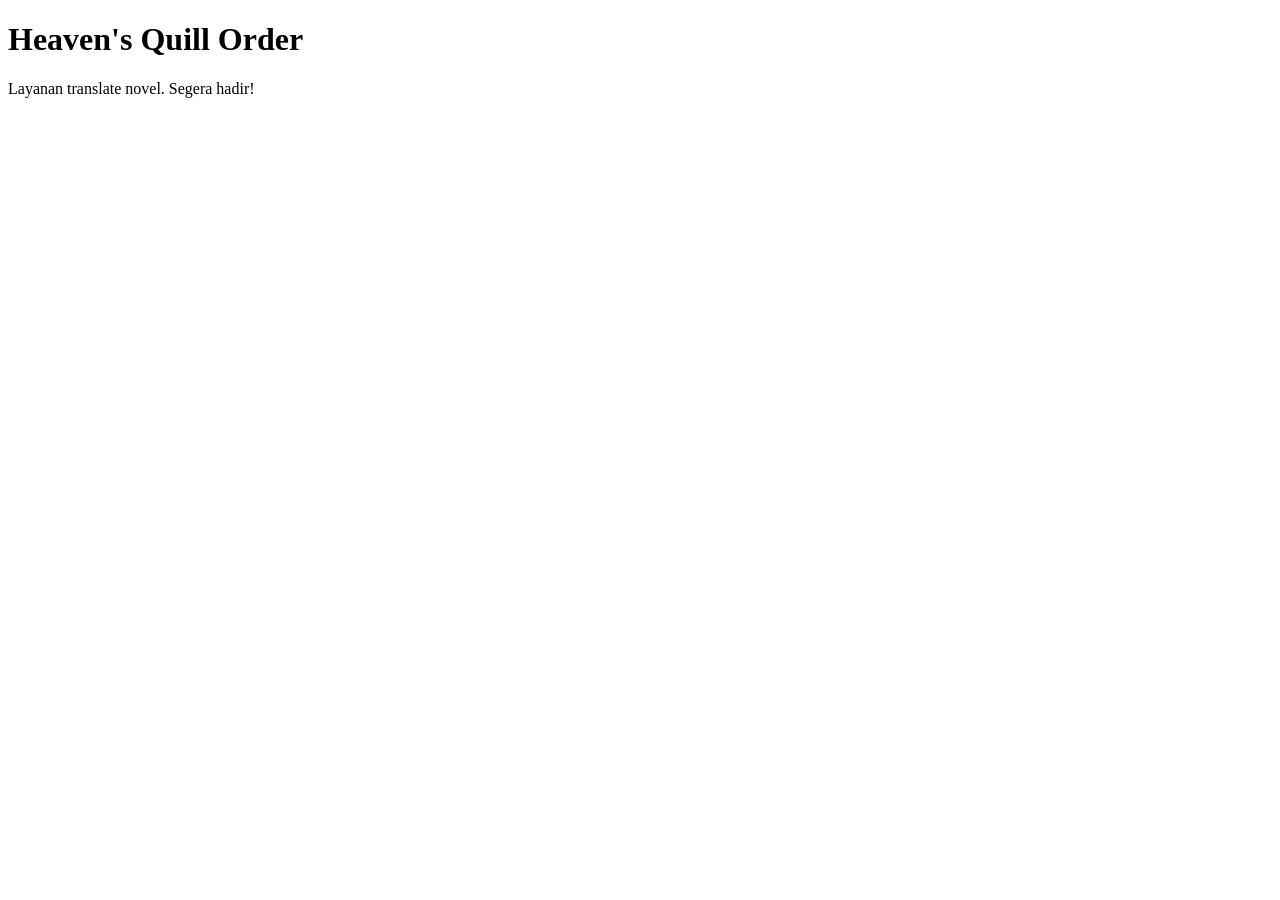
==== index.html @ 012d506f "Add initial index.html for Heaven's Quill Order" ====
<!DOCTYPE html>
<html lang="id">
<head>
  <meta charset="UTF-8">
  <meta name="viewport" content="width=device-width, initial-scale=1.0">
  <title>Heaven's Quill Order</title>
</head>
<body>
  <h1>Heaven's Quill Order</h1>
  <p>Layanan translate novel. Segera hadir!</p>
</body>
</html>
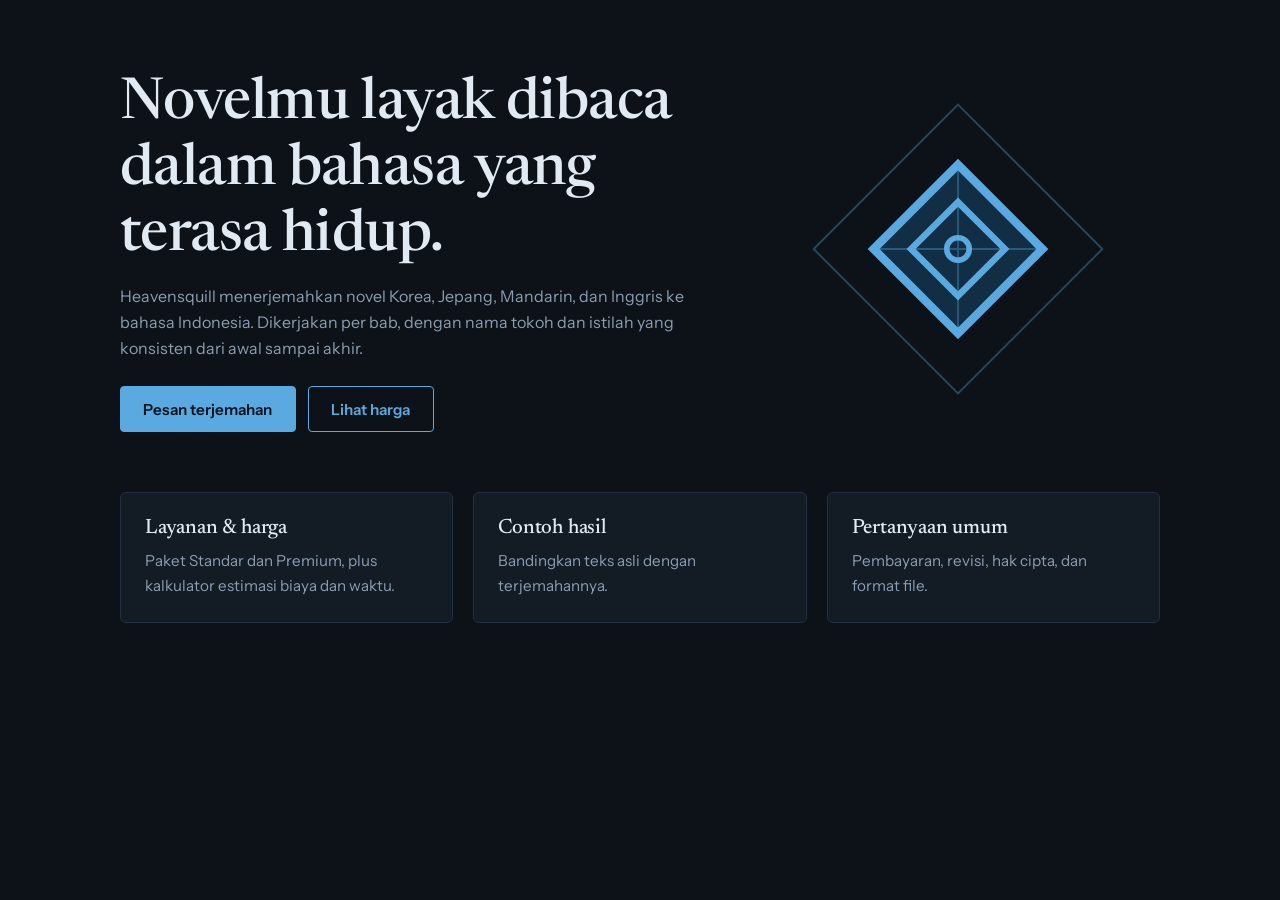
==== commit aa5b740d: "Add files via upload" ====
--- a/index.html
+++ b/index.html
@@ -1,12 +1,27 @@
 <!DOCTYPE html>
 <html lang="id">
 <head>
-  <meta charset="UTF-8">
-  <meta name="viewport" content="width=device-width, initial-scale=1.0">
-  <title>Heaven's Quill Order</title>
+<meta charset="utf-8">
+<meta name="viewport" content="width=device-width, initial-scale=1">
+<title>Heavensquill – Jasa Translate Novel</title>
+<meta name="description" content="Jasa translate novel Korea, Jepang, Mandarin, dan Inggris ke bahasa Indonesia.">
+<link rel="icon" href="data:image/svg+xml,%3Csvg xmlns='http://www.w3.org/2000/svg' viewBox='0 0 100 100'%3E%3Crect width='100' height='100' fill='%23101418'/%3E%3Cpath d='M50 14 86 50 50 86 14 50Z' fill='none' stroke='%235aa9e0' stroke-width='6'/%3E%3Cpath d='M50 32 68 50 50 68 32 50Z' fill='none' stroke='%235aa9e0' stroke-width='5'/%3E%3C/svg%3E">
+<link rel="preconnect" href="https://fonts.googleapis.com">
+<link rel="preconnect" href="https://fonts.gstatic.com" crossorigin>
+<link href="https://fonts.googleapis.com/css2?family=Newsreader:ital,opsz,wght@0,6..72,400;0,6..72,500;1,6..72,400&family=Instrument+Sans:wght@400;500;600&display=swap" rel="stylesheet">
+<link rel="stylesheet" href="style.css">
 </head>
 <body>
-  <h1>Heaven's Quill Order</h1>
-  <p>Layanan translate novel. Segera hadir!</p>
-</body>
-</html>
+<main><div class="wrap page">
+<div class="hero"><div>
+<h1>Novelmu layak dibaca dalam bahasa yang terasa hidup.</h1>
+<p class="lead">Heavensquill menerjemahkan novel Korea, Jepang, Mandarin, dan Inggris ke bahasa Indonesia. Dikerjakan per bab, dengan nama tokoh dan istilah yang konsisten dari awal sampai akhir.</p>
+<div class="btns"><a class="btn main" href="pesan.html">Pesan terjemahan</a><a class="btn" href="layanan.html">Lihat harga</a></div>
+</div>
+<div class="mark" aria-hidden="true"><svg viewBox="0 0 320 320"><g class="ring"><path d="M160 6 314 160 160 314 6 160Z" fill="none" stroke="#5aa9e0" stroke-opacity=".35" stroke-width="2"/><path d="M160 70 250 160 160 250 70 160Z" fill="#17507a" fill-opacity=".45" stroke="#5aa9e0" stroke-width="9"/><path d="M160 110 210 160 160 210 110 160Z" fill="none" stroke="#5aa9e0" stroke-width="7"/><path d="M160 70V250M70 160H250" stroke="#5aa9e0" stroke-opacity=".35" stroke-width="2"/><circle cx="160" cy="160" r="12" fill="none" stroke="#5aa9e0" stroke-width="6"/></g></svg></div></div>
+<div class="grid">
+<a class="card" href="layanan.html" style="text-decoration:none"><h3>Layanan & harga</h3><p>Paket Standar dan Premium, plus kalkulator estimasi biaya dan waktu.</p></a>
+<a class="card" href="contoh.html" style="text-decoration:none"><h3>Contoh hasil</h3><p>Bandingkan teks asli dengan terjemahannya.</p></a>
+<a class="card" href="faq.html" style="text-decoration:none"><h3>Pertanyaan umum</h3><p>Pembayaran, revisi, hak cipta, dan format file.</p></a>
+</div></div></main>
+<script src="app.js"></script></body></html>
--- a/style.css
+++ b/style.css
@@ -0,0 +1,89 @@
+:root{--bg:#0d1218;--panel:#131b24;--line:#223042;--text:#e1e9f2;--muted:#8c9db2;--blue:#5aa9e0;--deep:#17507a;--glow:rgba(90,169,224,.14);
+--serif:'Newsreader',Georgia,'Times New Roman',serif;--sans:'Instrument Sans',system-ui,-apple-system,'Segoe UI',sans-serif;color-scheme:dark}
+*{box-sizing:border-box;margin:0}
+html{scroll-behavior:smooth}
+body{background:var(--bg);color:var(--text);font:400 1rem/1.65 var(--sans);-webkit-font-smoothing:antialiased;min-height:100vh;display:flex;flex-direction:column}
+main{flex:1}
+a{color:inherit}
+:focus-visible{outline:2px solid var(--blue);outline-offset:3px}
+.wrap{max-width:1040px;margin:0 auto;padding:0 1.25rem}
+.page{padding:3.5rem 0 4rem}
+h1,h2,h3{font-family:var(--serif);font-weight:500;line-height:1.15;letter-spacing:-.01em}
+h1{font-size:clamp(2rem,5vw,3rem);margin-bottom:.75rem}
+h2{font-size:clamp(1.5rem,3.5vw,2rem);margin-bottom:.6rem}
+.lead{color:var(--muted);max-width:58ch}
+.note{color:var(--muted);font-size:.9rem;margin-top:1rem}
+.skip{position:absolute;left:-999px}.skip:focus{left:1rem;top:1rem;background:var(--blue);color:#07121c;padding:.5rem 1rem;z-index:99}
+/* header */
+header{position:sticky;top:0;z-index:10;background:rgba(13,18,24,.92);backdrop-filter:blur(8px);border-bottom:1px solid var(--line)}
+.nav{display:flex;align-items:center;justify-content:space-between;height:60px}
+.brand{display:flex;align-items:center;gap:.6rem;text-decoration:none;font:500 1.25rem var(--serif)}
+.brand svg{width:28px;height:28px}
+nav ul{display:flex;gap:.25rem;list-style:none;padding:0}
+nav a{display:block;padding:.4rem .8rem;border-radius:4px;text-decoration:none;color:var(--muted);font-size:.95rem}
+nav a:hover{color:var(--text)}
+nav a[aria-current=page]{color:var(--blue);background:var(--glow)}
+nav a.cta{border:1px solid var(--blue);color:var(--blue)}
+.burger{display:none;background:none;border:1px solid var(--line);color:var(--text);border-radius:4px;padding:.4rem .7rem;font:inherit;cursor:pointer}
+@media(max-width:720px){.burger{display:block}
+ nav ul{display:none;position:absolute;left:0;right:0;top:60px;background:var(--bg);border-bottom:1px solid var(--line);flex-direction:column;padding:.75rem 1.25rem 1rem}
+ nav ul.open{display:flex}nav a{padding:.7rem .5rem}}
+/* buttons */
+.btns{display:flex;flex-wrap:wrap;gap:.75rem;margin-top:1.5rem}
+.btn{display:inline-block;padding:.8rem 1.4rem;border-radius:4px;text-decoration:none;font:600 .95rem var(--sans);border:1px solid var(--blue);cursor:pointer;background:transparent;color:var(--blue)}
+.btn.main{background:var(--blue);color:#07121c}.btn.main:hover{background:#7bbdea}.btn:not(.main):hover{background:var(--glow)}
+/* home */
+.hero{display:grid;grid-template-columns:1.2fr .8fr;gap:2rem;align-items:center;padding:1rem 0 2rem}
+.hero h1{font-size:clamp(2.2rem,6vw,3.6rem)}
+.mark{justify-self:center;width:min(300px,70vw);aspect-ratio:1}
+.mark svg{width:100%;height:100%}
+.mark .ring{transform-origin:160px 160px;animation:spin 60s linear infinite}
+@keyframes spin{to{transform:rotate(360deg)}}
+@media(max-width:760px){.hero{grid-template-columns:1fr}.mark{order:-1;width:160px}}
+@media(prefers-reduced-motion:reduce){.mark .ring{animation:none}html{scroll-behavior:auto}}
+.grid{display:grid;grid-template-columns:repeat(auto-fit,minmax(250px,1fr));gap:1.25rem;margin-top:1.75rem}
+.card{border:1px solid var(--line);border-radius:6px;padding:1.5rem;background:var(--panel)}
+.card h3{font-size:1.3rem;margin-bottom:.4rem}
+.card p,.card li{color:var(--muted);font-size:.95rem}
+.card ul{padding-left:1.1rem}.card li+li{margin-top:.3rem}
+.card .price{font:500 1.8rem var(--serif);color:var(--blue);margin:.5rem 0 .1rem}
+.card .unit{color:var(--muted);font-size:.9rem;margin-bottom:.9rem}
+.card.pick{border-color:var(--blue);box-shadow:0 0 40px var(--glow)}
+.card .btn{margin-top:1.1rem;width:100%;text-align:center}
+/* sample */
+.sample{display:grid;grid-template-columns:1fr 1fr;border:1px solid var(--line);border-radius:6px;overflow:hidden;margin-top:1.5rem}
+.sample>div{padding:1.4rem}.sample>div+div{border-left:1px solid var(--line);background:var(--panel)}
+.sample small{display:block;color:var(--muted);font-size:.85rem;margin-bottom:.5rem}
+.sample p{font:400 1.12rem/1.7 var(--serif)}.sample .raw{color:#a9b8ca;font-style:italic}
+@media(max-width:640px){.sample{grid-template-columns:1fr}.sample>div+div{border-left:0;border-top:1px solid var(--line)}}
+/* steps */
+.steps{list-style:none;padding:0;margin-top:1.75rem;counter-reset:s;border-left:1px solid var(--line)}
+.steps li{counter-increment:s;position:relative;padding:0 0 1.5rem 2rem}
+.steps li::before{content:counter(s);position:absolute;left:-15px;top:0;width:29px;height:29px;display:grid;place-items:center;background:var(--bg);border:1px solid var(--blue);border-radius:50%;font-size:.85rem;color:var(--blue)}
+.steps strong{display:block;font:500 1.15rem var(--serif)}.steps span{color:var(--muted)}
+/* forms */
+form,.calc{display:grid;gap:1rem;max-width:560px;margin-top:1.5rem}
+label{display:grid;gap:.35rem;font-size:.92rem;color:var(--muted)}
+input,select,textarea{background:var(--panel);border:1px solid var(--line);color:var(--text);padding:.7rem .85rem;border-radius:4px;font:inherit;width:100%}
+input:focus,select:focus,textarea:focus{border-color:var(--blue);outline:none;box-shadow:0 0 0 3px var(--glow)}
+.row{display:grid;grid-template-columns:1fr 1fr;gap:1rem}
+@media(max-width:560px){.row{grid-template-columns:1fr}}
+.result{border:1px solid var(--blue);border-radius:6px;padding:1.1rem 1.25rem;background:var(--glow)}
+.result b{font:500 1.6rem var(--serif);color:var(--blue)}
+.result small{display:block;color:var(--muted)}
+.hint{color:var(--muted);font-size:.85rem}
+.saved{color:var(--muted);font-size:.85rem;min-height:1.2em}
+/* faq */
+details{border:1px solid var(--line);border-radius:6px;background:var(--panel);margin-top:.75rem}
+summary{cursor:pointer;padding:1rem 1.25rem;font:500 1.1rem var(--serif);list-style:none;display:flex;justify-content:space-between;gap:1rem}
+summary::-webkit-details-marker{display:none}
+summary::after{content:"+";color:var(--blue)}details[open] summary::after{content:"\2212"}
+details p{padding:0 1.25rem 1.1rem;color:var(--muted)}
+/* footer + toolbar */
+footer{border-top:1px solid var(--line);padding:2rem 0;color:var(--muted);font-size:.9rem}
+footer .wrap{display:flex;flex-wrap:wrap;gap:1rem 2rem;justify-content:space-between}
+footer a{color:var(--blue)}
+.top{position:fixed;right:1rem;bottom:1rem;width:42px;height:42px;border-radius:50%;border:1px solid var(--blue);background:var(--bg);color:var(--blue);cursor:pointer;display:none;font-size:1.1rem}
+.top.show{display:block}
+.wa{position:fixed;left:1rem;bottom:1rem;background:var(--blue);color:#07121c;padding:.6rem 1rem;border-radius:99px;font:600 .9rem var(--sans);text-decoration:none}
+@media(min-width:721px){.wa{display:none}}
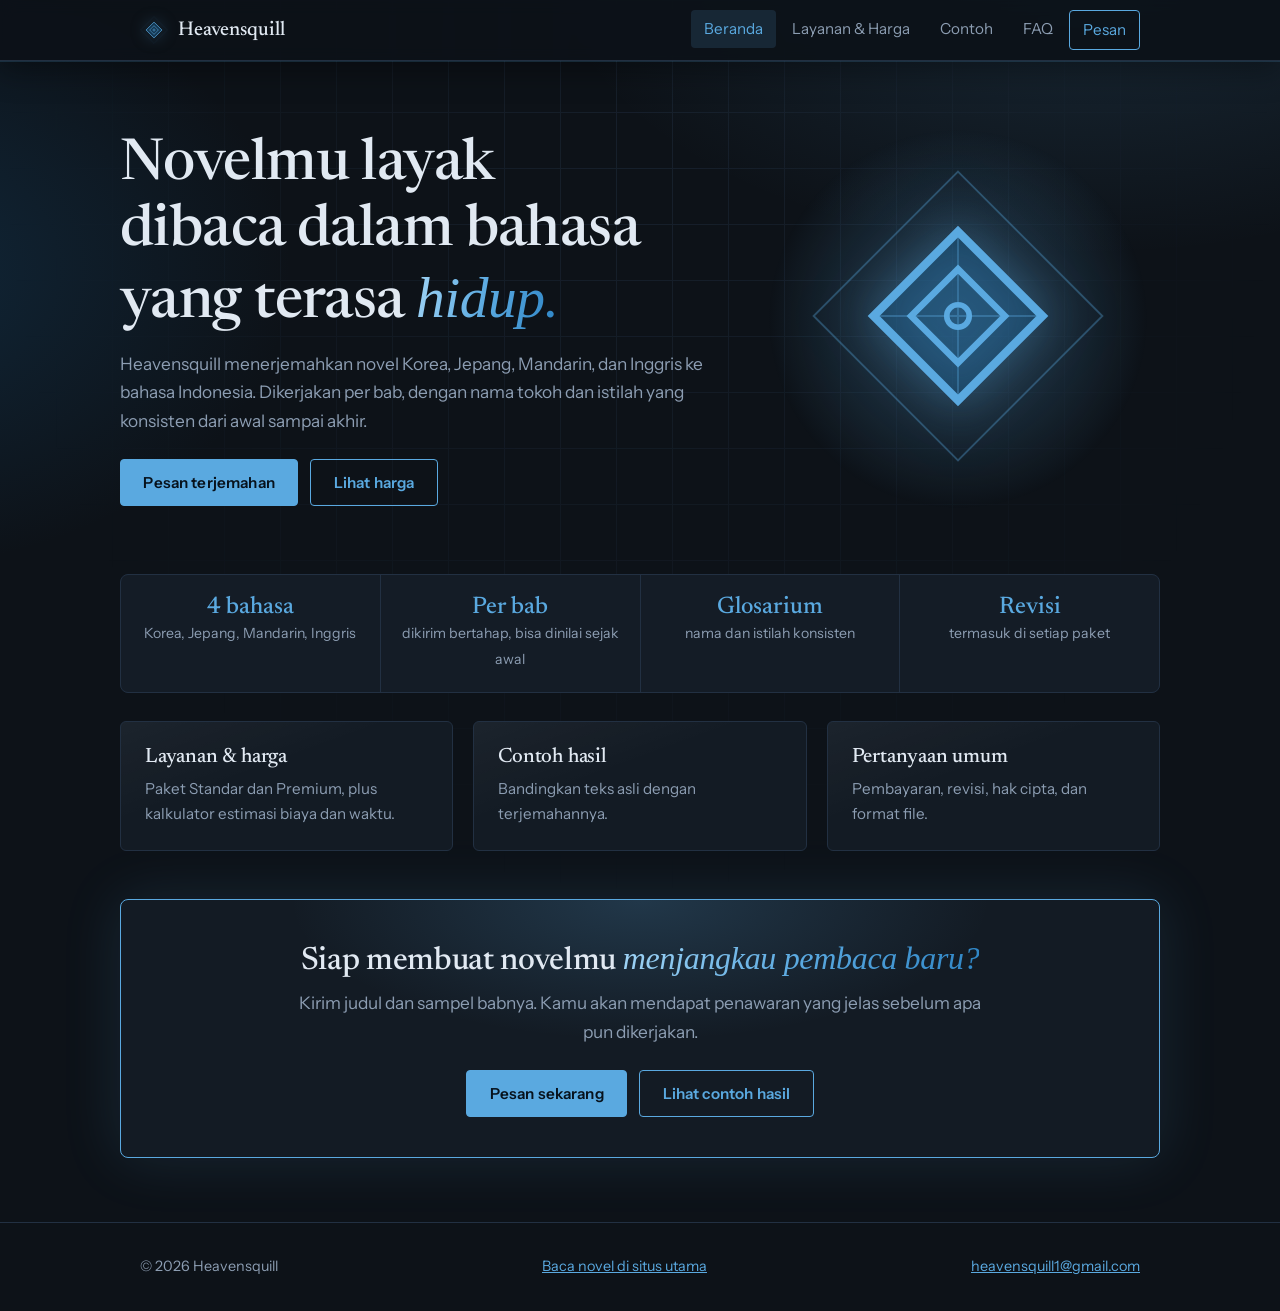
==== commit eb8bbcbe: "Add emphasis to the main heading and update layout" ====
--- a/index.html
+++ b/index.html
@@ -14,14 +14,16 @@
 <body>
 <main><div class="wrap page">
 <div class="hero"><div>
-<h1>Novelmu layak dibaca dalam bahasa yang terasa hidup.</h1>
+<h1>Novelmu layak dibaca dalam bahasa yang terasa <em>hidup.</em></h1>
 <p class="lead">Heavensquill menerjemahkan novel Korea, Jepang, Mandarin, dan Inggris ke bahasa Indonesia. Dikerjakan per bab, dengan nama tokoh dan istilah yang konsisten dari awal sampai akhir.</p>
 <div class="btns"><a class="btn main" href="pesan.html">Pesan terjemahan</a><a class="btn" href="layanan.html">Lihat harga</a></div>
 </div>
 <div class="mark" aria-hidden="true"><svg viewBox="0 0 320 320"><g class="ring"><path d="M160 6 314 160 160 314 6 160Z" fill="none" stroke="#5aa9e0" stroke-opacity=".35" stroke-width="2"/><path d="M160 70 250 160 160 250 70 160Z" fill="#17507a" fill-opacity=".45" stroke="#5aa9e0" stroke-width="9"/><path d="M160 110 210 160 160 210 110 160Z" fill="none" stroke="#5aa9e0" stroke-width="7"/><path d="M160 70V250M70 160H250" stroke="#5aa9e0" stroke-opacity=".35" stroke-width="2"/><circle cx="160" cy="160" r="12" fill="none" stroke="#5aa9e0" stroke-width="6"/></g></svg></div></div>
+<div class="stats"><div><b>4 bahasa</b><span>Korea, Jepang, Mandarin, Inggris</span></div><div><b>Per bab</b><span>dikirim bertahap, bisa dinilai sejak awal</span></div><div><b>Glosarium</b><span>nama dan istilah konsisten</span></div><div><b>Revisi</b><span>termasuk di setiap paket</span></div></div>
 <div class="grid">
 <a class="card" href="layanan.html" style="text-decoration:none"><h3>Layanan & harga</h3><p>Paket Standar dan Premium, plus kalkulator estimasi biaya dan waktu.</p></a>
 <a class="card" href="contoh.html" style="text-decoration:none"><h3>Contoh hasil</h3><p>Bandingkan teks asli dengan terjemahannya.</p></a>
 <a class="card" href="faq.html" style="text-decoration:none"><h3>Pertanyaan umum</h3><p>Pembayaran, revisi, hak cipta, dan format file.</p></a>
-</div></div></main>
-<script src="app.js"></script></body></html>+</div><div class="band"><h2>Siap membuat novelmu <em>menjangkau pembaca baru?</em></h2><p class="lead">Kirim judul dan sampel babnya. Kamu akan mendapat penawaran yang jelas sebelum apa pun dikerjakan.</p><div class="btns"><a class="btn main" href="pesan.html">Pesan sekarang</a><a class="btn" href="contoh.html">Lihat contoh hasil</a></div></div>
+</div></main>
+<script src="app.js"></script></body></html>
--- a/style.css
+++ b/style.css
@@ -87,3 +87,66 @@
 .top.show{display:block}
 .wa{position:fixed;left:1rem;bottom:1rem;background:var(--blue);color:#07121c;padding:.6rem 1rem;border-radius:99px;font:600 .9rem var(--sans);text-decoration:none}
 @media(min-width:721px){.wa{display:none}}
+
+/* ===== UPGRADE: tampilan premium ===== */
+::selection{background:var(--blue);color:#07121c}
+html{scrollbar-color:var(--deep) var(--bg)}
+body{background:
+ radial-gradient(900px 500px at 85% -5%,rgba(90,169,224,.16),transparent 60%),
+ radial-gradient(700px 500px at -10% 30%,rgba(23,80,122,.35),transparent 60%),var(--bg);background-attachment:fixed}
+body::before{content:"";position:fixed;inset:0;z-index:-1;pointer-events:none;opacity:.5;
+ background-image:linear-gradient(var(--line) 1px,transparent 1px),linear-gradient(90deg,var(--line) 1px,transparent 1px);background-size:56px 56px;
+ -webkit-mask-image:radial-gradient(ellipse at 50% 20%,#000 0,transparent 70%);mask-image:radial-gradient(ellipse at 50% 20%,#000 0,transparent 70%)}
+.progress{position:fixed;top:0;left:0;height:2px;width:0;z-index:30;background:linear-gradient(90deg,var(--deep),var(--blue),#bfe3ff)}
+header{box-shadow:0 1px 0 rgba(90,169,224,.18),0 10px 30px rgba(0,0,0,.35)}
+.brand svg{filter:drop-shadow(0 0 8px rgba(90,169,224,.55))}
+h1 em,h2 em{font-style:italic;background:linear-gradient(100deg,#9fd3f5,var(--blue) 50%,#2f86c6);-webkit-background-clip:text;background-clip:text;color:transparent}
+.hero h1{text-wrap:balance}
+.lead{font-size:1.08rem}
+
+/* logo berpendar */
+.mark{position:relative}
+.mark::before{content:"";position:absolute;inset:-18%;border-radius:50%;background:radial-gradient(circle,rgba(90,169,224,.35),transparent 65%);animation:pulse 5s ease-in-out infinite}
+.mark svg{position:relative;filter:drop-shadow(0 0 22px rgba(90,169,224,.45))}
+@keyframes pulse{50%{transform:scale(1.12);opacity:.65}}
+
+/* tombol: diamond wipe dari titik kursor masuk */
+.btn{position:relative;isolation:isolate;overflow:hidden;transition:color .35s,transform .2s,box-shadow .35s,letter-spacing .35s;letter-spacing:.01em;--bx:50%;--by:50%}
+.btn::before{content:"";position:absolute;z-index:-1;left:var(--bx);top:var(--by);width:0;height:0;background:var(--blue);transform:translate(-50%,-50%) rotate(45deg);transition:width .5s cubic-bezier(.2,.8,.2,1),height .5s cubic-bezier(.2,.8,.2,1)}
+.btn:hover::before,.btn:focus-visible::before{width:340%;aspect-ratio:1;height:auto}
+.btn:hover,.btn:focus-visible{color:#07121c;box-shadow:0 0 28px rgba(90,169,224,.5);letter-spacing:.04em}
+.btn:active{transform:scale(.97)}
+.btn.main{background:var(--blue)}
+.btn.main::before{background:#e6f4ff}
+.btn.main:hover{background:var(--blue)}
+.btn::after{content:"◆";position:absolute;right:.8rem;top:50%;font-size:.6rem;opacity:0;transform:translate(-8px,-50%);transition:.35s}
+.btn:hover::after{opacity:.8;transform:translate(0,-50%)}
+.btn:hover{padding-right:1.9rem}
+
+/* kartu: sorotan mengikuti kursor */
+.card,.sample,details{transition:transform .3s,border-color .3s,box-shadow .3s}
+.card{position:relative;overflow:hidden;--mx:50%;--my:0%;background:linear-gradient(160deg,rgba(255,255,255,.04),transparent 40%),var(--panel)}
+.card::before{content:"";position:absolute;inset:0;pointer-events:none;opacity:0;transition:opacity .3s;background:radial-gradient(260px circle at var(--mx) var(--my),rgba(90,169,224,.22),transparent 70%)}
+.card:hover{transform:translateY(-5px);border-color:var(--blue);box-shadow:0 18px 40px rgba(0,0,0,.45),0 0 30px var(--glow)}
+.card:hover::before{opacity:1}
+.card.pick{box-shadow:0 0 0 1px var(--blue) inset,0 0 50px var(--glow)}
+details:hover,details[open]{border-color:var(--blue)}
+.sample:hover{border-color:var(--blue);box-shadow:0 0 40px var(--glow)}
+.result{box-shadow:0 0 36px var(--glow)}
+
+/* jaminan + ajakan */
+.stats{display:grid;grid-template-columns:repeat(4,1fr);gap:1px;background:var(--line);border:1px solid var(--line);border-radius:8px;overflow:hidden;margin-top:2.25rem}
+.stats div{background:rgba(19,27,36,.92);padding:1.25rem 1rem;text-align:center}
+.stats b{display:block;font:500 1.5rem var(--serif);color:var(--blue)}
+.stats span{color:var(--muted);font-size:.88rem}
+@media(max-width:640px){.stats{grid-template-columns:repeat(2,1fr)}}
+.band{margin-top:3rem;padding:2.5rem 1.5rem;text-align:center;border:1px solid var(--blue);border-radius:8px;background:radial-gradient(500px 200px at 50% 0,rgba(90,169,224,.2),transparent 70%),var(--panel);box-shadow:0 0 60px var(--glow)}
+.band .lead{margin:0 auto}
+.band .btns{justify-content:center}
+
+/* muncul saat scroll */
+.reveal{opacity:0;transform:translateY(22px);transition:opacity .7s ease,transform .7s cubic-bezier(.2,.8,.2,1)}
+.reveal.in{opacity:1;transform:none}
+.card.reveal.in{transition:opacity .7s,transform .3s,border-color .3s,box-shadow .3s}
+@media(prefers-reduced-motion:reduce){.reveal{opacity:1;transform:none;transition:none}.btn,.btn::before,.mark::before{transition:none;animation:none}}
+ 
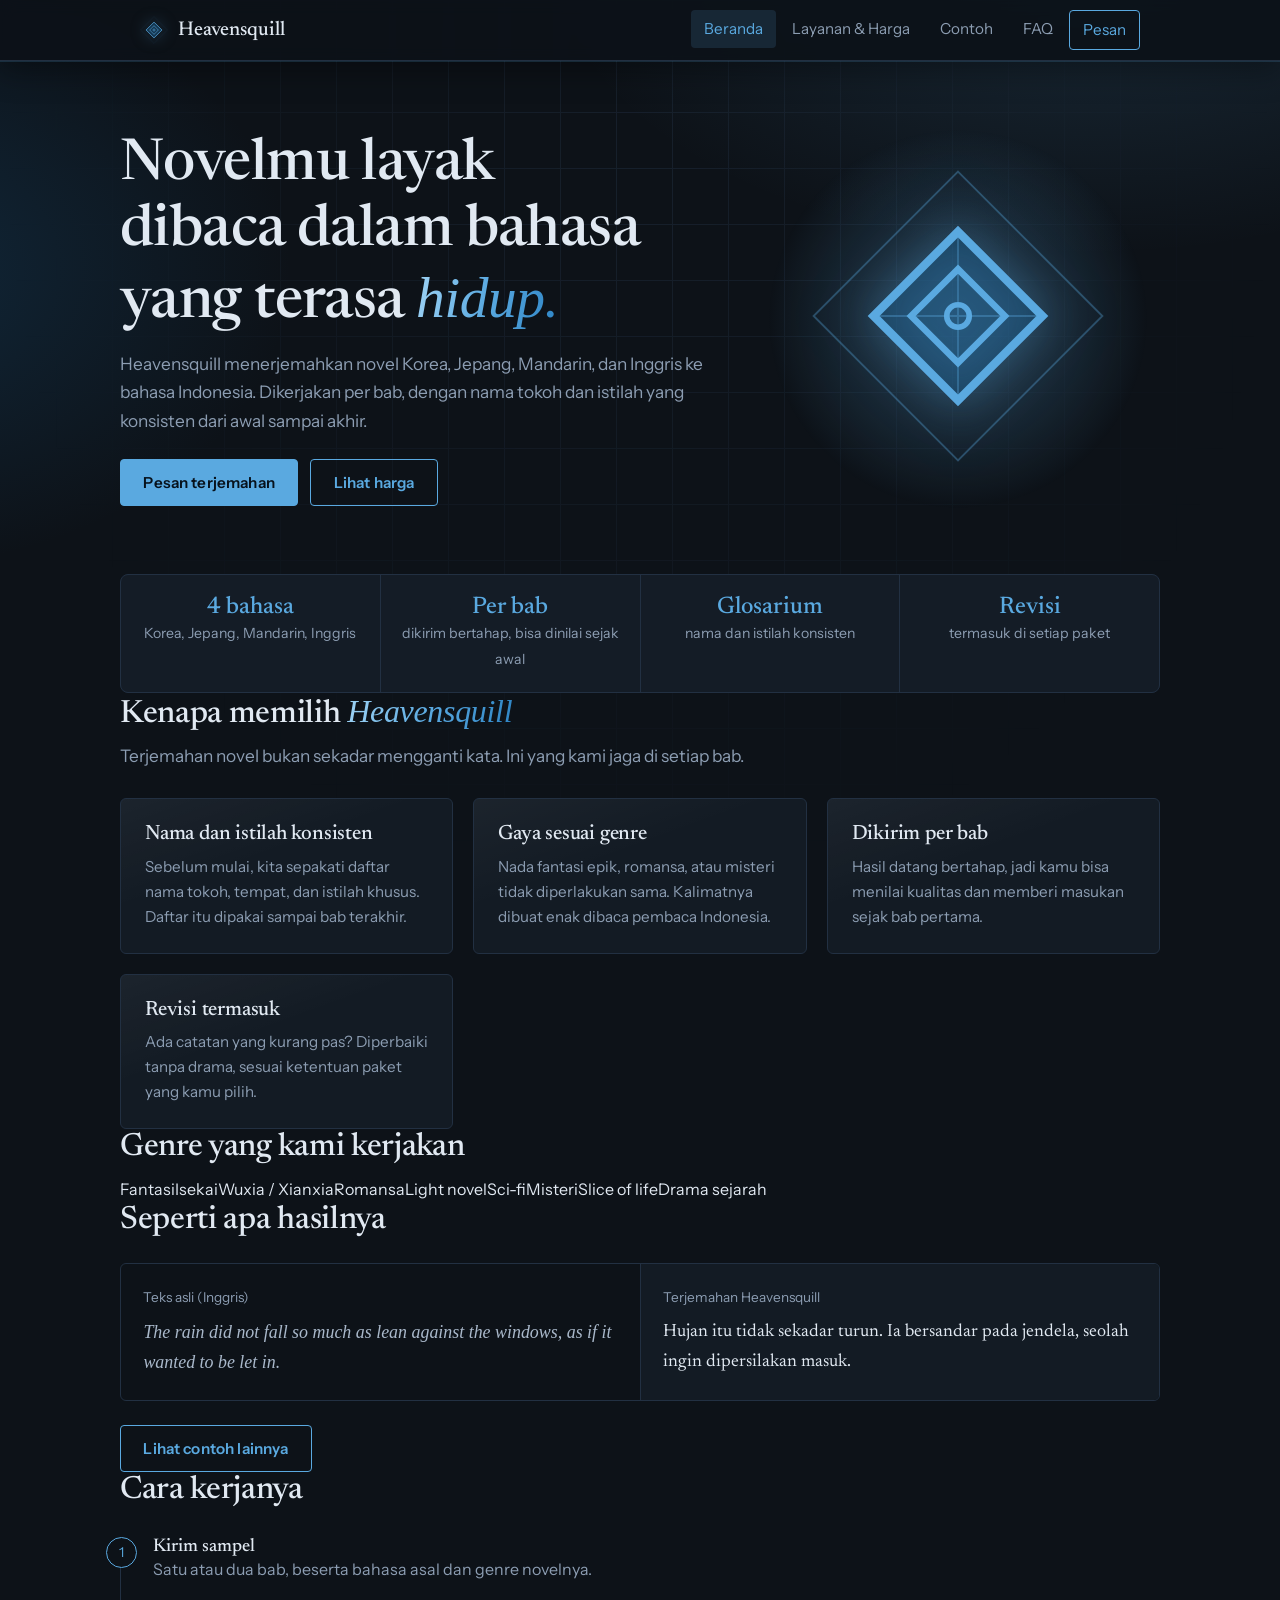
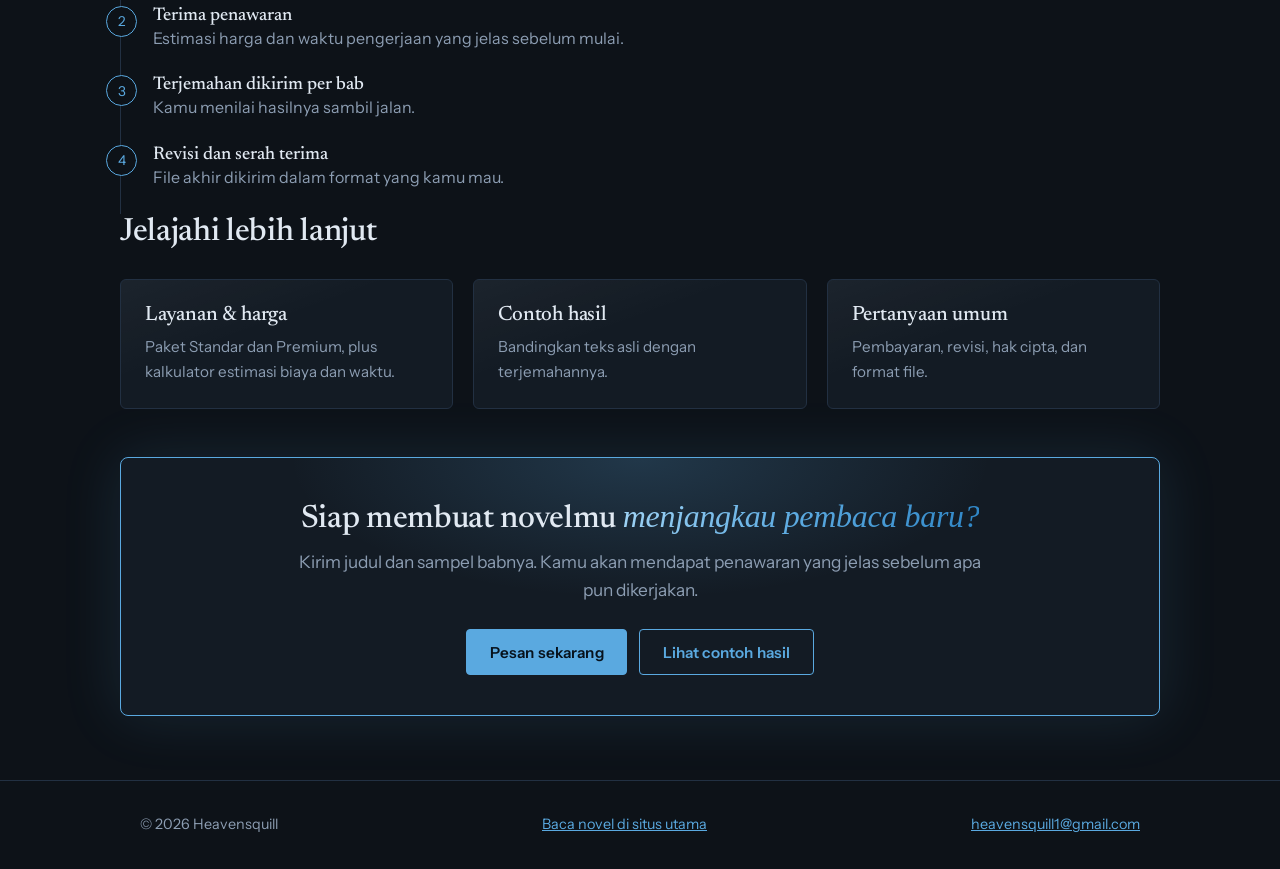
==== commit 281586f0: "Enhance index.html with new content and layout Added sections explaining the translation process, ge" ====
--- a/index.html
+++ b/index.html
@@ -20,6 +20,31 @@
 </div>
 <div class="mark" aria-hidden="true"><svg viewBox="0 0 320 320"><g class="ring"><path d="M160 6 314 160 160 314 6 160Z" fill="none" stroke="#5aa9e0" stroke-opacity=".35" stroke-width="2"/><path d="M160 70 250 160 160 250 70 160Z" fill="#17507a" fill-opacity=".45" stroke="#5aa9e0" stroke-width="9"/><path d="M160 110 210 160 160 210 110 160Z" fill="none" stroke="#5aa9e0" stroke-width="7"/><path d="M160 70V250M70 160H250" stroke="#5aa9e0" stroke-opacity=".35" stroke-width="2"/><circle cx="160" cy="160" r="12" fill="none" stroke="#5aa9e0" stroke-width="6"/></g></svg></div></div>
 <div class="stats"><div><b>4 bahasa</b><span>Korea, Jepang, Mandarin, Inggris</span></div><div><b>Per bab</b><span>dikirim bertahap, bisa dinilai sejak awal</span></div><div><b>Glosarium</b><span>nama dan istilah konsisten</span></div><div><b>Revisi</b><span>termasuk di setiap paket</span></div></div>
+<h2 class="sec">Kenapa memilih <em>Heavensquill</em></h2>
+<p class="lead">Terjemahan novel bukan sekadar mengganti kata. Ini yang kami jaga di setiap bab.</p>
+<div class="grid">
+<article class="card"><span class="glyph"></span><h3>Nama dan istilah konsisten</h3><p>Sebelum mulai, kita sepakati daftar nama tokoh, tempat, dan istilah khusus. Daftar itu dipakai sampai bab terakhir.</p></article>
+<article class="card"><span class="glyph"></span><h3>Gaya sesuai genre</h3><p>Nada fantasi epik, romansa, atau misteri tidak diperlakukan sama. Kalimatnya dibuat enak dibaca pembaca Indonesia.</p></article>
+<article class="card"><span class="glyph"></span><h3>Dikirim per bab</h3><p>Hasil datang bertahap, jadi kamu bisa menilai kualitas dan memberi masukan sejak bab pertama.</p></article>
+<article class="card"><span class="glyph"></span><h3>Revisi termasuk</h3><p>Ada catatan yang kurang pas? Diperbaiki tanpa drama, sesuai ketentuan paket yang kamu pilih.</p></article>
+</div>
+
+<h2 class="sec">Genre yang kami kerjakan</h2>
+<div class="chips"><span>Fantasi</span><span>Isekai</span><span>Wuxia / Xianxia</span><span>Romansa</span><span>Light novel</span><span>Sci-fi</span><span>Misteri</span><span>Slice of life</span><span>Drama sejarah</span></div>
+
+<h2 class="sec">Seperti apa hasilnya</h2>
+<div class="sample"><div><small>Teks asli (Inggris)</small><p class="raw">The rain did not fall so much as lean against the windows, as if it wanted to be let in.</p></div>
+<div><small>Terjemahan Heavensquill</small><p>Hujan itu tidak sekadar turun. Ia bersandar pada jendela, seolah ingin dipersilakan masuk.</p></div></div>
+<div class="btns"><a class="btn" href="contoh.html">Lihat contoh lainnya</a></div>
+
+<h2 class="sec">Cara kerjanya</h2>
+<ol class="steps">
+<li><strong>Kirim sampel</strong><span>Satu atau dua bab, beserta bahasa asal dan genre novelnya.</span></li>
+<li><strong>Terima penawaran</strong><span>Estimasi harga dan waktu pengerjaan yang jelas sebelum mulai.</span></li>
+<li><strong>Terjemahan dikirim per bab</strong><span>Kamu menilai hasilnya sambil jalan.</span></li>
+<li><strong>Revisi dan serah terima</strong><span>File akhir dikirim dalam format yang kamu mau.</span></li>
+</ol>
+<h2 class="sec">Jelajahi lebih lanjut</h2>
 <div class="grid">
 <a class="card" href="layanan.html" style="text-decoration:none"><h3>Layanan & harga</h3><p>Paket Standar dan Premium, plus kalkulator estimasi biaya dan waktu.</p></a>
 <a class="card" href="contoh.html" style="text-decoration:none"><h3>Contoh hasil</h3><p>Bandingkan teks asli dengan terjemahannya.</p></a>
